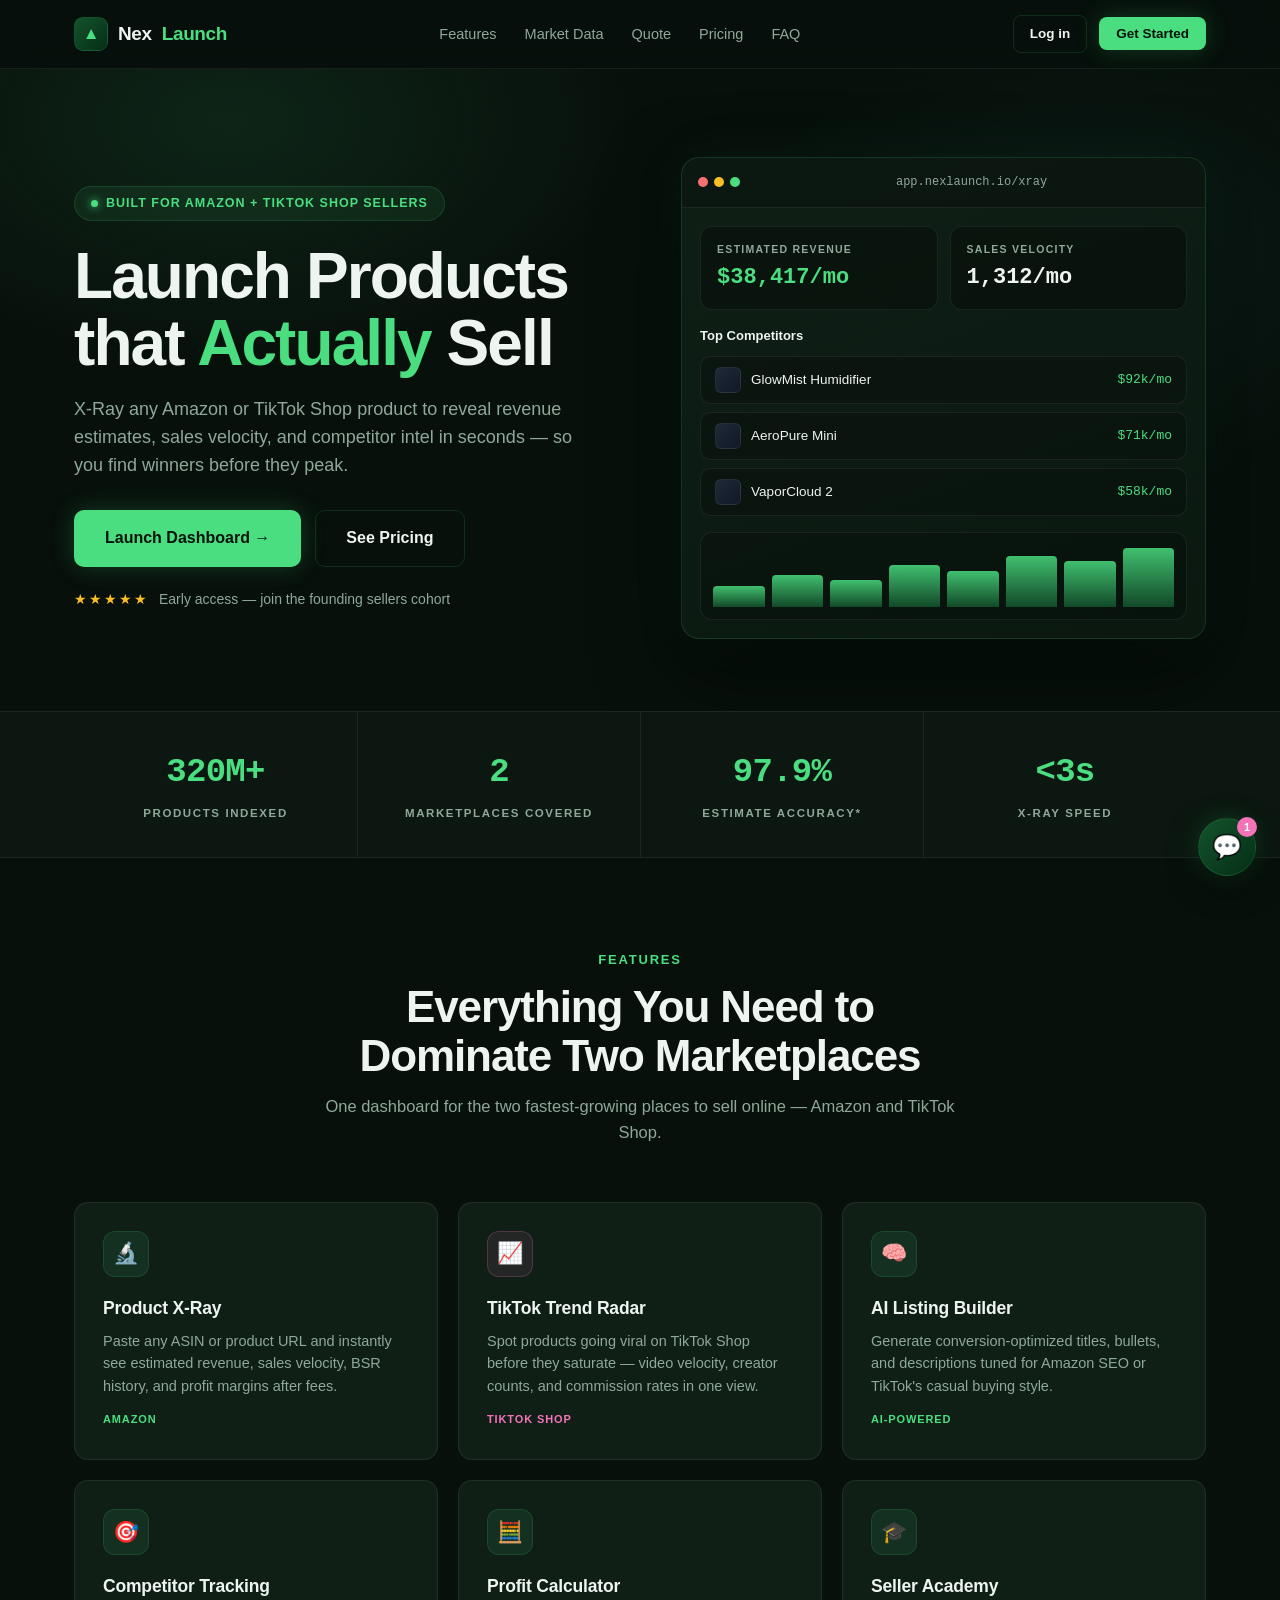
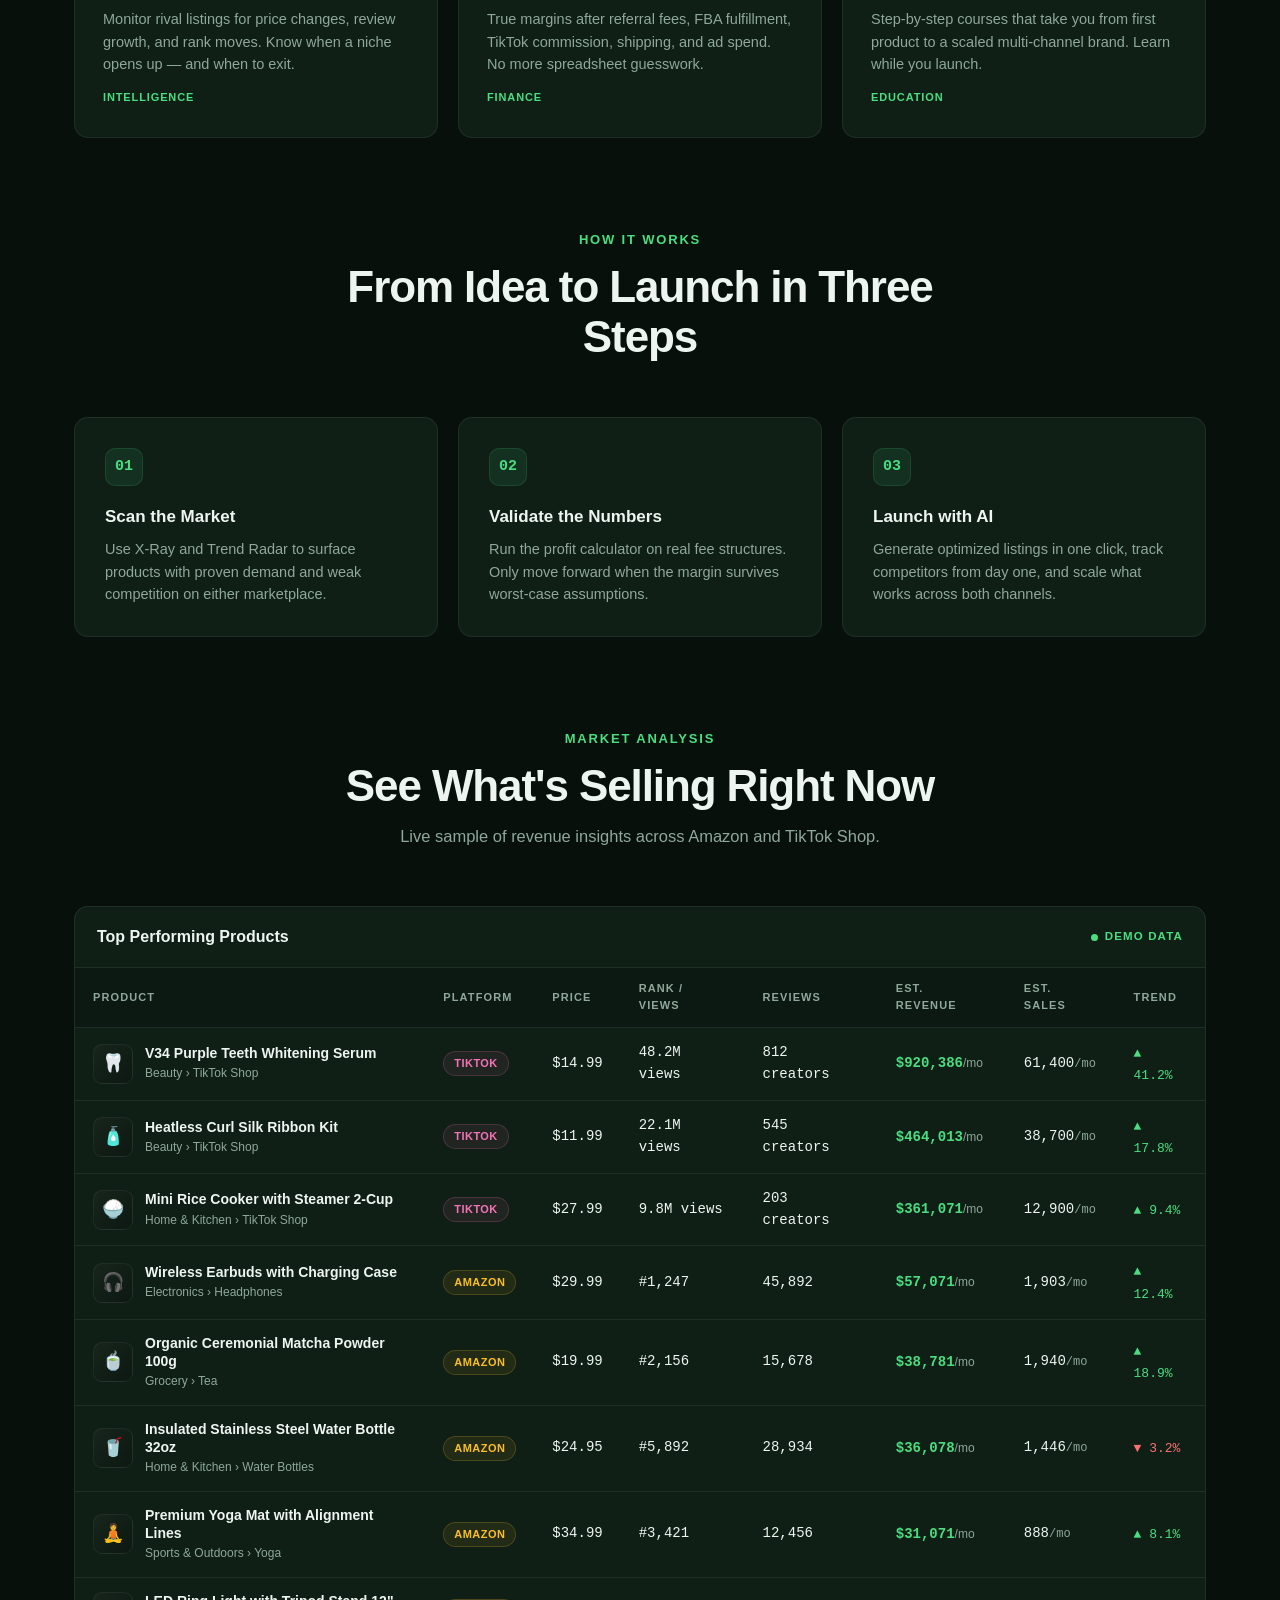
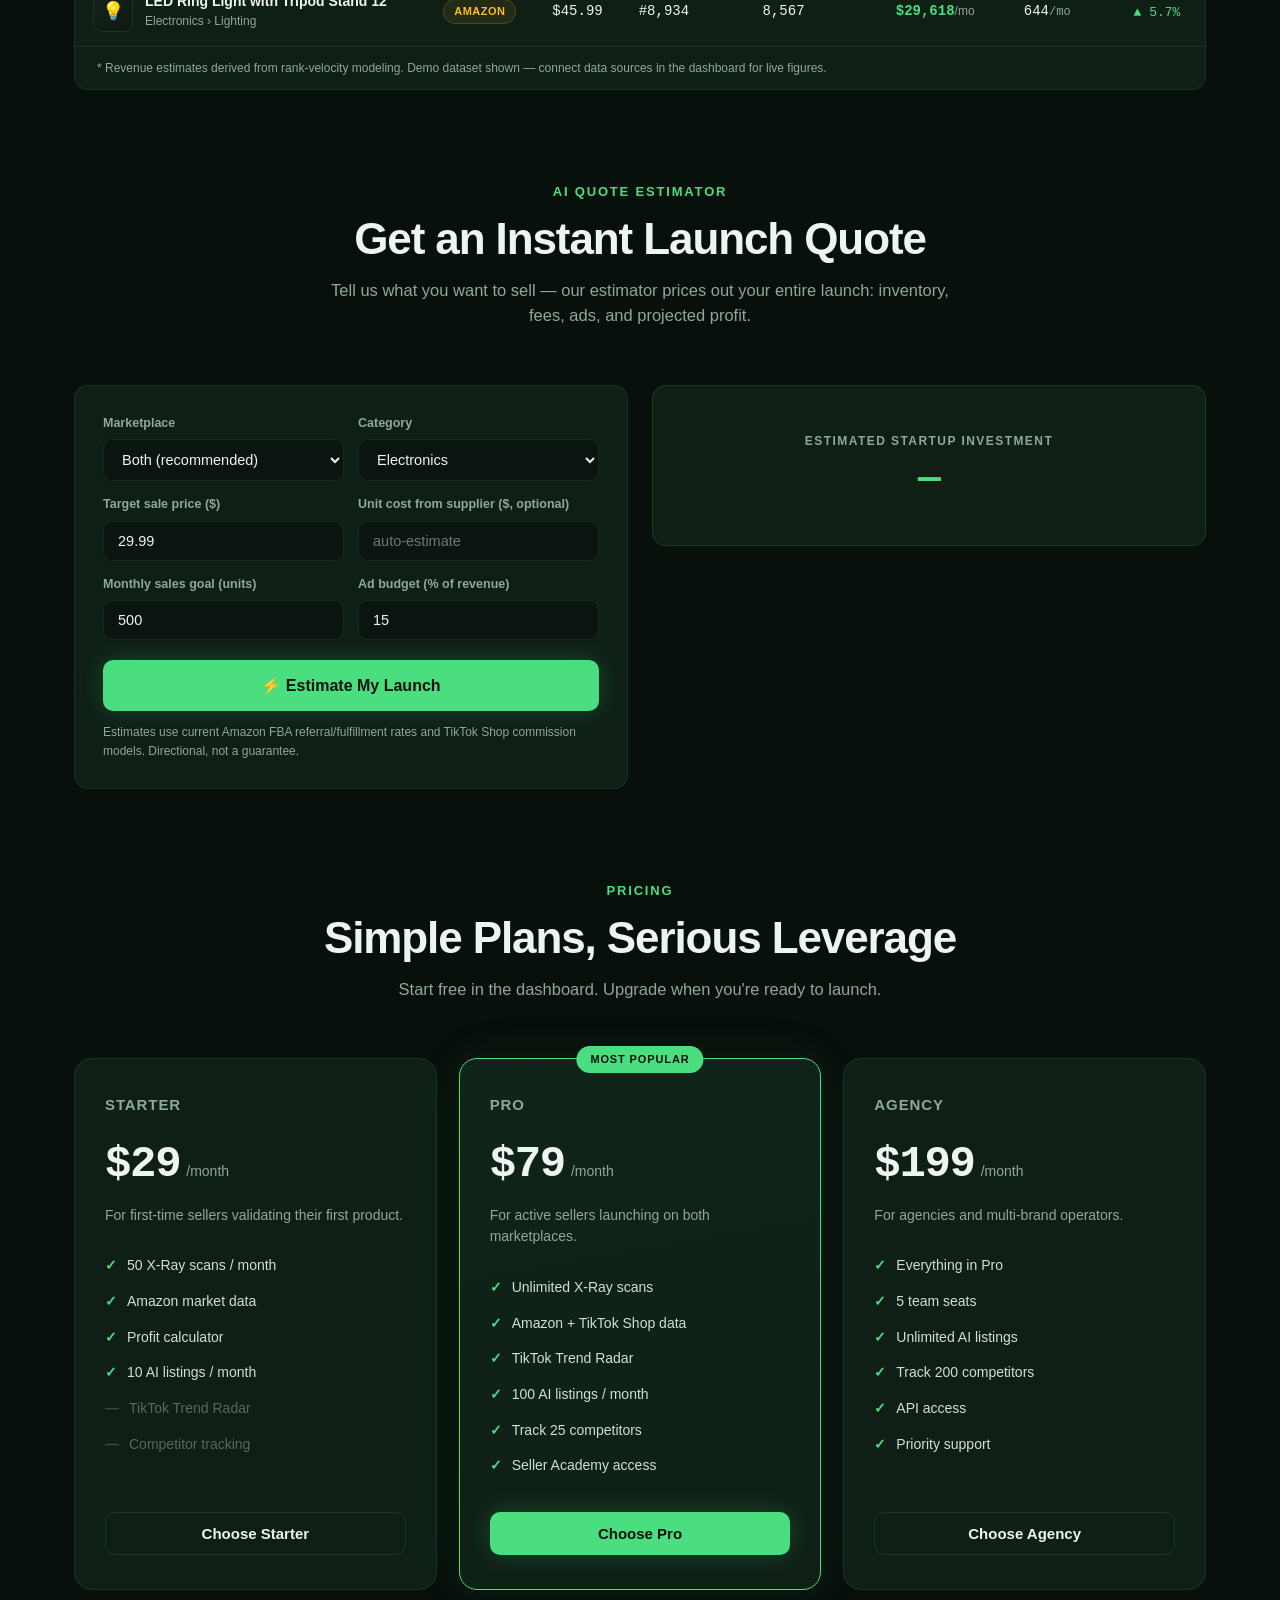
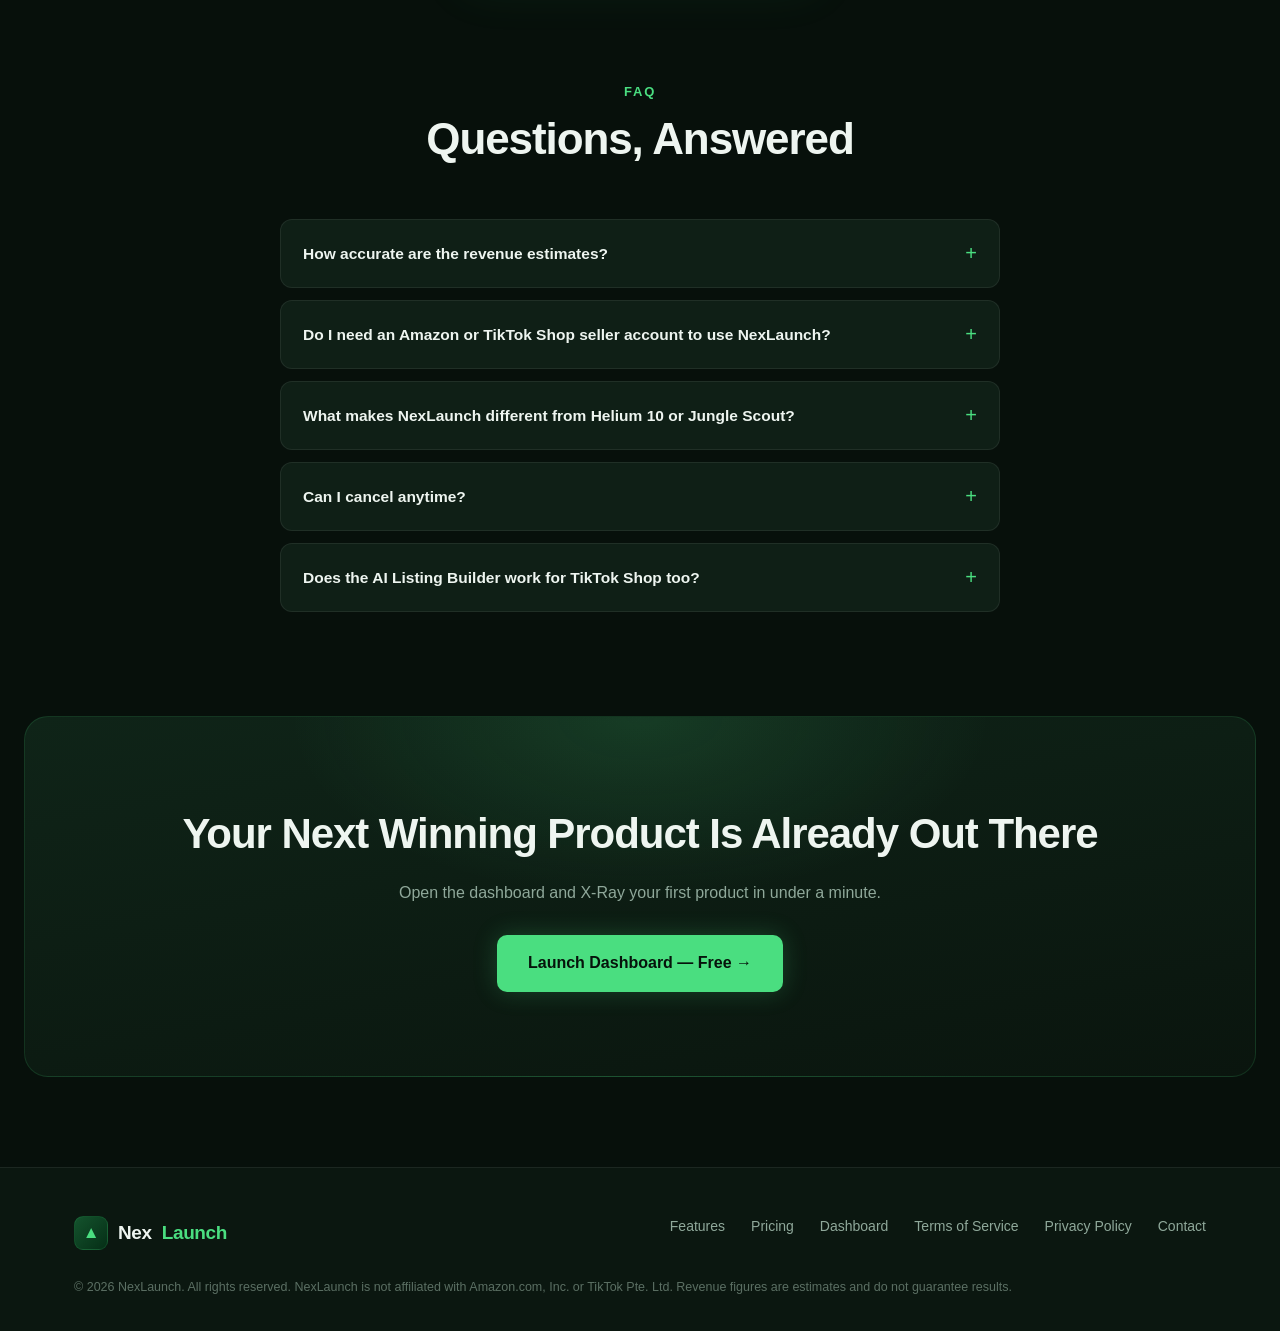
==== index.html @ a6b83ad3 "NexLaunch v1 — landing, dashboard, legal pages Co-Authored-By: Claude Fable 5 <noreply@anthropic.com" ====
<!DOCTYPE html>
<html lang="en">
<head>
<meta charset="UTF-8">
<meta name="viewport" content="width=device-width, initial-scale=1.0">
<title>NexLaunch — Find & Launch Winning Products on Amazon + TikTok Shop</title>
<meta name="description" content="X-Ray any Amazon or TikTok Shop product to reveal revenue estimates, sales velocity, and competitor insights in seconds. Find winners before they peak.">
<link rel="icon" href="data:image/svg+xml,<svg xmlns='http://www.w3.org/2000/svg' viewBox='0 0 100 100'><text y='.9em' font-size='90'>🚀</text></svg>">
<link rel="stylesheet" href="css/styles.css">
</head>
<body>

<!-- ============ NAV ============ -->
<nav class="nav">
  <div class="container nav-inner">
    <a href="index.html" class="logo"><span class="mark">▲</span>Nex<em>Launch</em></a>
    <div class="nav-links">
      <a href="#features">Features</a>
      <a href="#market">Market Data</a>
      <a href="#quote">Quote</a>
      <a href="#pricing">Pricing</a>
      <a href="#faq">FAQ</a>
    </div>
    <div class="nav-cta">
      <a href="app.html" class="btn btn-ghost btn-sm">Log in</a>
      <button class="btn btn-primary btn-sm" data-signup data-plan="Pro">Get Started</button>
    </div>
  </div>
</nav>

<!-- ============ HERO ============ -->
<header class="hero">
  <div class="container hero-grid">
    <div>
      <span class="badge"><span class="dot"></span>Built for Amazon + TikTok Shop Sellers</span>
      <h1>Launch Products that <span class="hl">Actually</span> Sell</h1>
      <p class="sub">X-Ray any Amazon or TikTok Shop product to reveal revenue estimates, sales velocity, and competitor intel in seconds — so you find winners before they peak.</p>
      <div class="hero-ctas">
        <a href="app.html" class="btn btn-primary btn-lg">Launch Dashboard →</a>
        <a href="#pricing" class="btn btn-ghost btn-lg">See Pricing</a>
      </div>
      <div class="hero-rating">
        <span class="stars">★★★★★</span>
        <span>Early access — join the founding sellers cohort</span>
      </div>
    </div>

    <div class="mock">
      <div class="mock-bar">
        <span class="dots"><span style="background:#f87171"></span><span style="background:#fbbf24"></span><span style="background:#4ade80"></span></span>
        <span class="url">app.nexlaunch.io/xray</span>
      </div>
      <div class="mock-body">
        <div class="mock-cards">
          <div class="stat-card">
            <div class="label">Estimated Revenue</div>
            <div class="value green">$38,417/mo</div>
          </div>
          <div class="stat-card">
            <div class="label">Sales Velocity</div>
            <div class="value">1,312/mo</div>
          </div>
        </div>
        <h4>Top Competitors</h4>
        <div class="comp-row"><span class="name"><span class="thumb"></span>GlowMist Humidifier</span><span class="rev">$92k/mo</span></div>
        <div class="comp-row"><span class="name"><span class="thumb"></span>AeroPure Mini</span><span class="rev">$71k/mo</span></div>
        <div class="comp-row"><span class="name"><span class="thumb"></span>VaporCloud 2</span><span class="rev">$58k/mo</span></div>
        <div class="mini-chart">
          <span style="height:35%"></span><span style="height:52%"></span><span style="height:44%"></span>
          <span style="height:68%"></span><span style="height:59%"></span><span style="height:82%"></span>
          <span style="height:74%"></span><span style="height:96%"></span>
        </div>
      </div>
    </div>
  </div>
</header>

<!-- ============ STATS ============ -->
<section class="stats-bar">
  <div class="container stats-grid">
    <div class="stat-block"><div class="num" data-count="320">320M+</div><div class="cap">Products Indexed</div></div>
    <div class="stat-block"><div class="num">2</div><div class="cap">Marketplaces Covered</div></div>
    <div class="stat-block"><div class="num">97.9%</div><div class="cap">Estimate Accuracy*</div></div>
    <div class="stat-block"><div class="num">&lt;3s</div><div class="cap">X-Ray Speed</div></div>
  </div>
</section>

<!-- ============ FEATURES ============ -->
<section class="section" id="features">
  <div class="container">
    <div class="section-head">
      <div class="kicker">Features</div>
      <h2>Everything You Need to Dominate Two Marketplaces</h2>
      <p>One dashboard for the two fastest-growing places to sell online — Amazon and TikTok Shop.</p>
    </div>
    <div class="features-grid">
      <div class="feature">
        <div class="icon">🔬</div>
        <h3>Product X-Ray</h3>
        <p>Paste any ASIN or product URL and instantly see estimated revenue, sales velocity, BSR history, and profit margins after fees.</p>
        <span class="tag">Amazon</span>
      </div>
      <div class="feature tiktok">
        <div class="icon">📈</div>
        <h3>TikTok Trend Radar</h3>
        <p>Spot products going viral on TikTok Shop before they saturate — video velocity, creator counts, and commission rates in one view.</p>
        <span class="tag" style="color:var(--pink)">TikTok Shop</span>
      </div>
      <div class="feature">
        <div class="icon">🧠</div>
        <h3>AI Listing Builder</h3>
        <p>Generate conversion-optimized titles, bullets, and descriptions tuned for Amazon SEO or TikTok's casual buying style.</p>
        <span class="tag">AI-Powered</span>
      </div>
      <div class="feature">
        <div class="icon">🎯</div>
        <h3>Competitor Tracking</h3>
        <p>Monitor rival listings for price changes, review growth, and rank moves. Know when a niche opens up — and when to exit.</p>
        <span class="tag">Intelligence</span>
      </div>
      <div class="feature">
        <div class="icon">🧮</div>
        <h3>Profit Calculator</h3>
        <p>True margins after referral fees, FBA fulfillment, TikTok commission, shipping, and ad spend. No more spreadsheet guesswork.</p>
        <span class="tag">Finance</span>
      </div>
      <div class="feature">
        <div class="icon">🎓</div>
        <h3>Seller Academy</h3>
        <p>Step-by-step courses that take you from first product to a scaled multi-channel brand. Learn while you launch.</p>
        <span class="tag">Education</span>
      </div>
    </div>
  </div>
</section>

<!-- ============ HOW IT WORKS ============ -->
<section class="section" style="padding-top:0">
  <div class="container">
    <div class="section-head">
      <div class="kicker">How It Works</div>
      <h2>From Idea to Launch in Three Steps</h2>
    </div>
    <div class="steps">
      <div class="step">
        <div class="n">01</div>
        <h3>Scan the Market</h3>
        <p>Use X-Ray and Trend Radar to surface products with proven demand and weak competition on either marketplace.</p>
      </div>
      <div class="step">
        <div class="n">02</div>
        <h3>Validate the Numbers</h3>
        <p>Run the profit calculator on real fee structures. Only move forward when the margin survives worst-case assumptions.</p>
      </div>
      <div class="step">
        <div class="n">03</div>
        <h3>Launch with AI</h3>
        <p>Generate optimized listings in one click, track competitors from day one, and scale what works across both channels.</p>
      </div>
    </div>
  </div>
</section>

<!-- ============ MARKET TABLE ============ -->
<section class="section" id="market" style="padding-top:0">
  <div class="container">
    <div class="section-head">
      <div class="kicker">Market Analysis</div>
      <h2>See What's Selling Right Now</h2>
      <p>Live sample of revenue insights across Amazon and TikTok Shop.</p>
    </div>
    <div class="table-wrap">
      <div class="table-head-bar">
        <h3>Top Performing Products</h3>
        <span class="live-tag"><span class="dot"></span>Demo data</span>
      </div>
      <div class="scroll-x">
        <table class="market" id="market-table">
          <thead>
            <tr>
              <th>Product</th><th>Platform</th><th>Price</th><th>Rank / Views</th>
              <th>Reviews</th><th>Est. Revenue</th><th>Est. Sales</th><th>Trend</th>
            </tr>
          </thead>
          <tbody><!-- populated by js/landing.js --></tbody>
        </table>
      </div>
      <div class="table-foot">* Revenue estimates derived from rank-velocity modeling. Demo dataset shown — connect data sources in the dashboard for live figures.</div>
    </div>
  </div>
</section>

<!-- ============ QUOTE ESTIMATOR ============ -->
<section class="section" id="quote" style="padding-top:0">
  <div class="container">
    <div class="section-head">
      <div class="kicker">AI Quote Estimator</div>
      <h2>Get an Instant Launch Quote</h2>
      <p>Tell us what you want to sell — our estimator prices out your entire launch: inventory, fees, ads, and projected profit.</p>
    </div>
    <div class="quote-wrap">
      <div class="quote-form">
        <div class="quote-row">
          <div class="field">
            <label for="q-platform">Marketplace</label>
            <select id="q-platform">
              <option value="amz">Amazon (FBA)</option>
              <option value="tt">TikTok Shop</option>
              <option value="both" selected>Both (recommended)</option>
            </select>
          </div>
          <div class="field">
            <label for="q-category">Category</label>
            <select id="q-category">
              <option>Home & Kitchen</option>
              <option>Beauty</option>
              <option selected>Electronics</option>
              <option>Sports & Outdoors</option>
              <option>Pet Supplies</option>
              <option>Grocery</option>
              <option>Toys & Games</option>
              <option>Office Products</option>
            </select>
          </div>
        </div>
        <div class="quote-row">
          <div class="field">
            <label for="q-price">Target sale price ($)</label>
            <input id="q-price" type="number" value="29.99" min="1" step="0.01">
          </div>
          <div class="field">
            <label for="q-cogs">Unit cost from supplier ($, optional)</label>
            <input id="q-cogs" type="number" placeholder="auto-estimate" min="0" step="0.01">
          </div>
        </div>
        <div class="quote-row">
          <div class="field">
            <label for="q-units">Monthly sales goal (units)</label>
            <input id="q-units" type="number" value="500" min="10" step="10">
          </div>
          <div class="field">
            <label for="q-ads">Ad budget (% of revenue)</label>
            <input id="q-ads" type="number" value="15" min="0" max="60">
          </div>
        </div>
        <button class="btn btn-primary btn-block btn-lg" id="q-run" style="margin-top:6px">⚡ Estimate My Launch</button>
        <p style="font-size:12px;color:var(--muted);margin-top:12px">Estimates use current Amazon FBA referral/fulfillment rates and TikTok Shop commission models. Directional, not a guarantee.</p>
      </div>
      <div class="quote-result" id="q-result">
        <div class="q-hero">
          <div class="cap">Estimated startup investment</div>
          <div class="big" id="q-startup">—</div>
        </div>
        <div id="q-lines"></div>
        <div class="q-rec" id="q-rec" style="display:none"></div>
        <button class="btn btn-primary btn-block" data-signup data-plan="Pro" id="q-cta" style="margin-top:16px;display:none">Start My Launch →</button>
      </div>
    </div>
  </div>
</section>

<!-- ============ PRICING ============ -->
<section class="section" id="pricing" style="padding-top:0">
  <div class="container">
    <div class="section-head">
      <div class="kicker">Pricing</div>
      <h2>Simple Plans, Serious Leverage</h2>
      <p>Start free in the dashboard. Upgrade when you're ready to launch.</p>
    </div>
    <div class="pricing-grid">
      <div class="plan">
        <h3>Starter</h3>
        <div class="price"><span class="amt">$29</span><span class="per">/month</span></div>
        <div class="desc">For first-time sellers validating their first product.</div>
        <ul>
          <li>50 X-Ray scans / month</li>
          <li>Amazon market data</li>
          <li>Profit calculator</li>
          <li>10 AI listings / month</li>
          <li class="na">TikTok Trend Radar</li>
          <li class="na">Competitor tracking</li>
        </ul>
        <button class="btn btn-ghost btn-block" data-signup data-plan="Starter">Choose Starter</button>
      </div>
      <div class="plan popular">
        <span class="pop-tag">Most Popular</span>
        <h3>Pro</h3>
        <div class="price"><span class="amt">$79</span><span class="per">/month</span></div>
        <div class="desc">For active sellers launching on both marketplaces.</div>
        <ul>
          <li>Unlimited X-Ray scans</li>
          <li>Amazon + TikTok Shop data</li>
          <li>TikTok Trend Radar</li>
          <li>100 AI listings / month</li>
          <li>Track 25 competitors</li>
          <li>Seller Academy access</li>
        </ul>
        <button class="btn btn-primary btn-block" data-signup data-plan="Pro">Choose Pro</button>
      </div>
      <div class="plan">
        <h3>Agency</h3>
        <div class="price"><span class="amt">$199</span><span class="per">/month</span></div>
        <div class="desc">For agencies and multi-brand operators.</div>
        <ul>
          <li>Everything in Pro</li>
          <li>5 team seats</li>
          <li>Unlimited AI listings</li>
          <li>Track 200 competitors</li>
          <li>API access</li>
          <li>Priority support</li>
        </ul>
        <button class="btn btn-ghost btn-block" data-signup data-plan="Agency">Choose Agency</button>
      </div>
    </div>
  </div>
</section>

<!-- ============ FAQ ============ -->
<section class="section" id="faq" style="padding-top:0">
  <div class="container">
    <div class="section-head">
      <div class="kicker">FAQ</div>
      <h2>Questions, Answered</h2>
    </div>
    <div class="faq-list">
      <details class="faq-item">
        <summary>How accurate are the revenue estimates?</summary>
        <div class="a">Estimates are modeled from sales-rank velocity, review growth, and category-level conversion curves. They're directional tools for comparing opportunities — always validate with a test order or small launch before committing inventory.</div>
      </details>
      <details class="faq-item">
        <summary>Do I need an Amazon or TikTok Shop seller account to use NexLaunch?</summary>
        <div class="a">No. All research tools work without a seller account. You'll only need seller accounts when you're ready to actually list and sell products.</div>
      </details>
      <details class="faq-item">
        <summary>What makes NexLaunch different from Helium 10 or Jungle Scout?</summary>
        <div class="a">Those tools are Amazon-only. NexLaunch covers Amazon and TikTok Shop in one dashboard, so you can spot a product trending on TikTok and validate its Amazon economics (or vice versa) without switching tools.</div>
      </details>
      <details class="faq-item">
        <summary>Can I cancel anytime?</summary>
        <div class="a">Yes. All plans are month-to-month with no contracts. Cancel in one click from your account settings and keep access through the end of your billing period.</div>
      </details>
      <details class="faq-item">
        <summary>Does the AI Listing Builder work for TikTok Shop too?</summary>
        <div class="a">Yes — it has separate modes. Amazon mode optimizes for search keywords and bullet-point scanning; TikTok mode writes shorter, hook-driven copy that matches how people buy in-feed.</div>
      </details>
    </div>
  </div>
</section>

<!-- ============ CTA BAND ============ -->
<section class="cta-band">
  <h2>Your Next Winning Product Is Already Out There</h2>
  <p>Open the dashboard and X-Ray your first product in under a minute.</p>
  <a href="app.html" class="btn btn-primary btn-lg">Launch Dashboard — Free →</a>
</section>

<!-- ============ FOOTER ============ -->
<footer>
  <div class="container">
    <div class="footer-grid">
      <a href="index.html" class="logo"><span class="mark">▲</span>Nex<em>Launch</em></a>
      <div class="footer-links">
        <a href="#features">Features</a>
        <a href="#pricing">Pricing</a>
        <a href="app.html">Dashboard</a>
        <a href="terms.html">Terms of Service</a>
        <a href="privacy.html">Privacy Policy</a>
        <a href="mailto:plutoxats@gmail.com">Contact</a>
      </div>
    </div>
    <div class="footer-note">© 2026 NexLaunch. All rights reserved. NexLaunch is not affiliated with Amazon.com, Inc. or TikTok Pte. Ltd. Revenue figures are estimates and do not guarantee results.</div>
  </div>
</footer>

<!-- ============ SIGNUP MODAL ============ -->
<div class="modal-overlay" id="signup-modal">
  <div class="modal">
    <button class="close" data-close>×</button>
    <h3>Create your account</h3>
    <p class="m-sub">Selected plan: <strong id="modal-plan" style="color:var(--green)">Pro</strong> — no charge until checkout is connected.</p>
    <form id="signup-form">
      <div class="field">
        <label for="su-name">Name</label>
        <input id="su-name" type="text" placeholder="Jane Seller" required>
      </div>
      <div class="field">
        <label for="su-email">Email</label>
        <input id="su-email" type="email" placeholder="you@example.com" required>
      </div>
      <button type="submit" class="btn btn-primary btn-block">Continue to Dashboard →</button>
      <div class="form-msg" id="signup-msg">Account created — opening your dashboard…</div>
    </form>
  </div>
</div>

<script src="js/data.js"></script>
<script src="js/landing.js"></script>
<script src="js/quote.js"></script>
<script src="js/receptionist.js"></script>
</body>
</html>
---- css/styles.css ----
/* ============ NexLaunch — shared styles ============ */
:root {
  --bg: #07100b;
  --bg-soft: #0b1710;
  --panel: #0f1f16;
  --panel-2: #13271c;
  --line: rgba(74, 222, 128, 0.14);
  --line-soft: rgba(255, 255, 255, 0.07);
  --text: #eef5f0;
  --muted: #8fa89a;
  --green: #4ade80;
  --green-dim: #22c55e;
  --green-glow: rgba(74, 222, 128, 0.22);
  --pink: #f472b6;
  --cyan: #67e8f9;
  --red: #f87171;
  --radius: 14px;
  --font: "Inter", -apple-system, BlinkMacSystemFont, "Segoe UI", Roboto, sans-serif;
  --mono: "SF Mono", "JetBrains Mono", ui-monospace, Menlo, monospace;
}

* { margin: 0; padding: 0; box-sizing: border-box; }
html { scroll-behavior: smooth; }
body {
  font-family: var(--font);
  background: var(--bg);
  color: var(--text);
  -webkit-font-smoothing: antialiased;
  line-height: 1.55;
}
a { color: inherit; text-decoration: none; }
img { max-width: 100%; }
button { font-family: inherit; }

.container { max-width: 1180px; margin: 0 auto; padding: 0 24px; }

/* ---------- buttons ---------- */
.btn {
  display: inline-flex; align-items: center; justify-content: center; gap: 8px;
  padding: 12px 22px; border-radius: 10px; font-weight: 600; font-size: 15px;
  border: 1px solid transparent; cursor: pointer; transition: all .18s ease;
  white-space: nowrap;
}
.btn-primary {
  background: var(--green); color: #06130b;
  box-shadow: 0 0 24px var(--green-glow);
}
.btn-primary:hover { background: #6ee7a0; transform: translateY(-1px); }
.btn-ghost {
  background: transparent; color: var(--text); border-color: var(--line);
}
.btn-ghost:hover { border-color: var(--green); color: var(--green); }
.btn-sm { padding: 8px 16px; font-size: 13.5px; border-radius: 8px; }
.btn-lg { padding: 15px 30px; font-size: 16px; }
.btn-block { width: 100%; }

/* ---------- nav ---------- */
.nav {
  position: sticky; top: 0; z-index: 50;
  background: rgba(7, 16, 11, 0.82); backdrop-filter: blur(14px);
  border-bottom: 1px solid var(--line-soft);
}
.nav-inner {
  display: flex; align-items: center; justify-content: space-between;
  height: 68px;
}
.logo { display: flex; align-items: center; gap: 10px; font-weight: 800; font-size: 19px; letter-spacing: -0.02em; }
.logo .mark {
  width: 34px; height: 34px; border-radius: 9px; display: grid; place-items: center;
  background: linear-gradient(135deg, #14532d, #052e16);
  border: 1px solid var(--line); color: var(--green); font-size: 17px;
}
.logo em { font-style: normal; color: var(--green); }
.nav-links { display: flex; gap: 28px; font-size: 14.5px; color: var(--muted); }
.nav-links a:hover { color: var(--text); }
.nav-cta { display: flex; gap: 12px; align-items: center; }

/* ---------- hero ---------- */
.hero {
  position: relative; overflow: hidden;
  padding: 88px 0 72px;
}
.hero::before {
  content: ""; position: absolute; inset: 0;
  background:
    radial-gradient(700px 420px at 18% 8%, rgba(74,222,128,.10), transparent 60%),
    radial-gradient(600px 400px at 85% 30%, rgba(103,232,249,.05), transparent 60%);
  pointer-events: none;
}
.hero-grid { display: grid; grid-template-columns: 1.05fr 1fr; gap: 56px; align-items: center; position: relative; }
.badge {
  display: inline-flex; align-items: center; gap: 8px;
  padding: 7px 16px; border-radius: 999px; font-size: 12.5px; font-weight: 700;
  letter-spacing: .08em; text-transform: uppercase;
  color: var(--green); background: rgba(74,222,128,.08); border: 1px solid var(--line);
}
.badge .dot { width: 7px; height: 7px; border-radius: 50%; background: var(--green); box-shadow: 0 0 8px var(--green); animation: pulse 2s infinite; }
@keyframes pulse { 50% { opacity: .4; } }
.hero h1 {
  font-size: clamp(40px, 5.2vw, 64px); line-height: 1.04; letter-spacing: -0.03em;
  font-weight: 800; margin: 22px 0 20px;
}
.hero h1 .hl { color: var(--green); }
.hero p.sub { font-size: 18px; color: var(--muted); max-width: 520px; margin-bottom: 30px; }
.hero-ctas { display: flex; gap: 14px; flex-wrap: wrap; align-items: center; }
.hero-rating { display: flex; align-items: center; gap: 10px; margin-top: 22px; color: var(--muted); font-size: 14px; }
.stars { color: #fbbf24; letter-spacing: 2px; }

/* mock dashboard card */
.mock {
  background: linear-gradient(160deg, var(--panel), #0a1810);
  border: 1px solid var(--line); border-radius: 18px;
  box-shadow: 0 30px 80px rgba(0,0,0,.5), 0 0 60px rgba(74,222,128,.06);
  overflow: hidden;
}
.mock-bar {
  display: flex; align-items: center; gap: 8px; padding: 12px 16px;
  border-bottom: 1px solid var(--line-soft); background: rgba(0,0,0,.25);
}
.mock-bar .dots span { display: inline-block; width: 10px; height: 10px; border-radius: 50%; margin-right: 6px; }
.mock-bar .url { flex: 1; text-align: center; font-family: var(--mono); font-size: 12px; color: var(--muted); }
.mock-body { padding: 18px; }
.mock-cards { display: grid; grid-template-columns: 1fr 1fr; gap: 12px; margin-bottom: 16px; }
.stat-card {
  background: rgba(0,0,0,.3); border: 1px solid var(--line-soft); border-radius: 12px; padding: 14px 16px;
}
.stat-card .label { font-size: 10.5px; letter-spacing: .12em; text-transform: uppercase; color: var(--muted); font-weight: 700; }
.stat-card .value { font-family: var(--mono); font-size: 22px; font-weight: 700; margin-top: 4px; }
.stat-card .value.green { color: var(--green); }
.mock h4 { font-size: 13px; margin-bottom: 10px; color: var(--text); }
.comp-row {
  display: flex; align-items: center; justify-content: space-between;
  background: rgba(0,0,0,.22); border: 1px solid var(--line-soft);
  border-radius: 10px; padding: 10px 14px; margin-bottom: 8px; font-size: 13.5px;
}
.comp-row .rev { font-family: var(--mono); color: var(--green); font-size: 13px; }
.comp-row .name { display: flex; align-items: center; gap: 10px; }
.comp-row .thumb { width: 26px; height: 26px; border-radius: 6px; background: linear-gradient(135deg, #1f2937, #111827); border: 1px solid var(--line-soft); }
.mini-chart { display: flex; align-items: flex-end; gap: 7px; height: 88px; margin-top: 16px; padding: 12px; background: rgba(0,0,0,.22); border: 1px solid var(--line-soft); border-radius: 12px; }
.mini-chart span { flex: 1; background: linear-gradient(180deg, var(--green), #14532d); border-radius: 4px 4px 0 0; opacity: .85; }

/* ---------- stats bar ---------- */
.stats-bar { border-top: 1px solid var(--line-soft); border-bottom: 1px solid var(--line-soft); background: var(--bg-soft); }
.stats-grid { display: grid; grid-template-columns: repeat(4, 1fr); }
.stat-block { padding: 34px 20px; text-align: center; border-left: 1px solid var(--line-soft); }
.stat-block:first-child { border-left: none; }
.stat-block .num { font-size: 34px; font-weight: 800; font-family: var(--mono); color: var(--green); letter-spacing: -0.02em; }
.stat-block .cap { font-size: 11.5px; letter-spacing: .14em; text-transform: uppercase; color: var(--muted); font-weight: 700; margin-top: 6px; }

/* ---------- sections ---------- */
.section { padding: 92px 0; }
.section-head { text-align: center; max-width: 640px; margin: 0 auto 56px; }
.section-head .kicker { color: var(--green); font-size: 13px; font-weight: 800; letter-spacing: .14em; text-transform: uppercase; }
.section-head h2 { font-size: clamp(30px, 3.6vw, 44px); letter-spacing: -0.025em; font-weight: 800; margin: 12px 0 14px; line-height: 1.12; }
.section-head p { color: var(--muted); font-size: 16.5px; }

/* features */
.features-grid { display: grid; grid-template-columns: repeat(3, 1fr); gap: 20px; }
.feature {
  background: var(--panel); border: 1px solid var(--line-soft); border-radius: var(--radius);
  padding: 28px; transition: all .2s ease;
}
.feature:hover { border-color: var(--line); transform: translateY(-3px); box-shadow: 0 16px 40px rgba(0,0,0,.35); }
.feature .icon {
  width: 46px; height: 46px; border-radius: 12px; display: grid; place-items: center;
  font-size: 21px; margin-bottom: 18px;
  background: rgba(74,222,128,.09); border: 1px solid var(--line);
}
.feature.tiktok .icon { background: rgba(244,114,182,.09); border-color: rgba(244,114,182,.22); }
.feature h3 { font-size: 17.5px; margin-bottom: 8px; letter-spacing: -0.01em; }
.feature p { color: var(--muted); font-size: 14.5px; }
.feature .tag { display: inline-block; margin-top: 14px; font-size: 11px; font-weight: 700; letter-spacing: .08em; text-transform: uppercase; color: var(--green); }

/* how it works */
.steps { display: grid; grid-template-columns: repeat(3, 1fr); gap: 20px; counter-reset: step; }
.step { background: var(--panel); border: 1px solid var(--line-soft); border-radius: var(--radius); padding: 30px; position: relative; }
.step .n {
  font-family: var(--mono); font-weight: 800; font-size: 15px; color: var(--green);
  width: 38px; height: 38px; display: grid; place-items: center; border-radius: 10px;
  background: rgba(74,222,128,.09); border: 1px solid var(--line); margin-bottom: 18px;
}
.step h3 { font-size: 17px; margin-bottom: 8px; }
.step p { color: var(--muted); font-size: 14.5px; }

/* market table */
.table-wrap {
  background: var(--panel); border: 1px solid var(--line-soft); border-radius: var(--radius);
  overflow: hidden;
}
.table-head-bar { display: flex; align-items: center; justify-content: space-between; padding: 18px 22px; border-bottom: 1px solid var(--line-soft); }
.table-head-bar h3 { font-size: 16px; }
.live-tag { display: inline-flex; align-items: center; gap: 7px; font-size: 11.5px; letter-spacing: .1em; font-weight: 700; text-transform: uppercase; color: var(--green); }
.live-tag .dot { width: 7px; height: 7px; border-radius: 50%; background: var(--green); animation: pulse 1.6s infinite; }
.scroll-x { overflow-x: auto; }
table.market { width: 100%; border-collapse: collapse; font-size: 14px; min-width: 860px; }
table.market th {
  text-align: left; font-size: 11px; letter-spacing: .1em; text-transform: uppercase;
  color: var(--muted); font-weight: 700; padding: 12px 18px; border-bottom: 1px solid var(--line-soft);
  background: rgba(0,0,0,.2);
}
table.market td { padding: 14px 18px; border-bottom: 1px solid var(--line-soft); vertical-align: middle; }
table.market tr:last-child td { border-bottom: none; }
table.market tr:hover td { background: rgba(74,222,128,.03); }
.prod-cell { display: flex; align-items: center; gap: 12px; }
.prod-cell .thumb { width: 40px; height: 40px; border-radius: 9px; flex: none; display: grid; place-items: center; font-size: 18px; background: linear-gradient(135deg, #17251c, #0c1811); border: 1px solid var(--line-soft); }
.prod-cell .t { font-weight: 600; font-size: 14px; line-height: 1.3; }
.prod-cell .c { font-size: 12px; color: var(--muted); margin-top: 2px; }
.mono { font-family: var(--mono); }
.rev-green { color: var(--green); font-family: var(--mono); font-weight: 700; }
.trend-up { color: var(--green); font-family: var(--mono); font-size: 13px; }
.trend-down { color: var(--red); font-family: var(--mono); font-size: 13px; }
.platform-pill { display: inline-flex; align-items: center; gap: 6px; font-size: 11px; font-weight: 700; padding: 3px 10px; border-radius: 999px; letter-spacing: .04em; }
.platform-pill.amz { color: #fbbf24; background: rgba(251,191,36,.08); border: 1px solid rgba(251,191,36,.2); }
.platform-pill.tt { color: var(--pink); background: rgba(244,114,182,.08); border: 1px solid rgba(244,114,182,.2); }
.table-foot { padding: 12px 22px; font-size: 12px; color: var(--muted); border-top: 1px solid var(--line-soft); }

/* pricing */
.pricing-grid { display: grid; grid-template-columns: repeat(3, 1fr); gap: 22px; align-items: stretch; }
.plan {
  background: var(--panel); border: 1px solid var(--line-soft); border-radius: 18px;
  padding: 34px 30px; display: flex; flex-direction: column; position: relative;
}
.plan.popular { border-color: var(--green); background: linear-gradient(170deg, #10241a, var(--panel)); box-shadow: 0 0 50px rgba(74,222,128,.08); }
.plan .pop-tag {
  position: absolute; top: -13px; left: 50%; transform: translateX(-50%);
  background: var(--green); color: #06130b; font-size: 11px; font-weight: 800;
  letter-spacing: .08em; text-transform: uppercase; padding: 5px 14px; border-radius: 999px;
}
.plan h3 { font-size: 15px; letter-spacing: .06em; text-transform: uppercase; color: var(--muted); font-weight: 700; }
.plan .price { display: flex; align-items: baseline; gap: 6px; margin: 14px 0 6px; }
.plan .price .amt { font-size: 44px; font-weight: 800; font-family: var(--mono); letter-spacing: -0.03em; }
.plan .price .per { color: var(--muted); font-size: 14px; }
.plan .desc { color: var(--muted); font-size: 14px; margin-bottom: 22px; }
.plan ul { list-style: none; margin-bottom: 28px; flex: 1; }
.plan li { display: flex; gap: 10px; font-size: 14px; padding: 7px 0; color: #cfe0d5; }
.plan li::before { content: "✓"; color: var(--green); font-weight: 800; }
.plan li.na { color: #56695e; }
.plan li.na::before { content: "—"; color: #3a4a40; }

/* faq */
.faq-list { max-width: 720px; margin: 0 auto; }
.faq-item { border: 1px solid var(--line-soft); border-radius: 12px; margin-bottom: 12px; background: var(--panel); overflow: hidden; }
.faq-item summary {
  cursor: pointer; padding: 18px 22px; font-weight: 600; font-size: 15.5px;
  list-style: none; display: flex; justify-content: space-between; align-items: center;
}
.faq-item summary::-webkit-details-marker { display: none; }
.faq-item summary::after { content: "+"; color: var(--green); font-size: 20px; font-weight: 400; }
.faq-item[open] summary::after { content: "–"; }
.faq-item .a { padding: 0 22px 20px; color: var(--muted); font-size: 14.5px; }

/* cta band */
.cta-band {
  text-align: center; padding: 84px 24px; margin: 0 24px 90px; border-radius: 24px;
  background:
    radial-gradient(500px 260px at 50% 0%, rgba(74,222,128,.14), transparent 70%),
    linear-gradient(170deg, #0f2418, #0a150e);
  border: 1px solid var(--line);
}
.cta-band h2 { font-size: clamp(28px, 3.4vw, 42px); font-weight: 800; letter-spacing: -0.025em; margin-bottom: 14px; }
.cta-band p { color: var(--muted); margin-bottom: 30px; font-size: 16px; }

/* footer */
footer { border-top: 1px solid var(--line-soft); padding: 48px 0 36px; background: var(--bg-soft); }
.footer-grid { display: flex; justify-content: space-between; align-items: flex-start; gap: 40px; flex-wrap: wrap; }
.footer-links { display: flex; gap: 26px; font-size: 14px; color: var(--muted); flex-wrap: wrap; }
.footer-links a:hover { color: var(--green); }
.footer-note { margin-top: 28px; font-size: 12.5px; color: #5b6f63; }

/* ---------- modal ---------- */
.modal-overlay {
  position: fixed; inset: 0; background: rgba(0,0,0,.7); backdrop-filter: blur(6px);
  display: none; align-items: center; justify-content: center; z-index: 100; padding: 20px;
}
.modal-overlay.open { display: flex; }
.modal {
  background: var(--panel); border: 1px solid var(--line); border-radius: 18px;
  padding: 36px; width: 100%; max-width: 440px; position: relative;
  box-shadow: 0 40px 100px rgba(0,0,0,.6);
}
.modal .close { position: absolute; top: 14px; right: 18px; background: none; border: none; color: var(--muted); font-size: 22px; cursor: pointer; }
.modal h3 { font-size: 22px; letter-spacing: -0.02em; margin-bottom: 6px; }
.modal p.m-sub { color: var(--muted); font-size: 14px; margin-bottom: 22px; }
.field { margin-bottom: 14px; }
.field label { display: block; font-size: 12.5px; font-weight: 600; color: var(--muted); margin-bottom: 6px; }
.field input, .field select, .field textarea {
  width: 100%; background: rgba(0,0,0,.3); border: 1px solid var(--line-soft);
  border-radius: 9px; padding: 11px 14px; color: var(--text); font-size: 14.5px; font-family: inherit;
  outline: none; transition: border-color .15s;
}
.field input:focus, .field select:focus, .field textarea:focus { border-color: var(--green); }
.form-msg { font-size: 13.5px; margin-top: 12px; display: none; }
.form-msg.ok { display: block; color: var(--green); }

/* legal pages */
.legal { max-width: 760px; margin: 0 auto; padding: 70px 24px 90px; }
.legal h1 { font-size: 34px; letter-spacing: -0.02em; margin-bottom: 8px; }
.legal .updated { color: var(--muted); font-size: 13.5px; margin-bottom: 36px; }
.legal h2 { font-size: 20px; margin: 32px 0 10px; }
.legal p, .legal li { color: #b9cabf; font-size: 15px; margin-bottom: 12px; }
.legal ul { padding-left: 22px; }

/* ---------- responsive ---------- */
@media (max-width: 960px) {
  .hero-grid { grid-template-columns: 1fr; gap: 40px; }
  .features-grid, .steps, .pricing-grid { grid-template-columns: 1fr; }
  .stats-grid { grid-template-columns: repeat(2, 1fr); }
  .stat-block:nth-child(3) { border-left: none; }
  .stat-block { border-top: 1px solid var(--line-soft); }
  .stat-block:nth-child(-n+2) { border-top: none; }
  .nav-links { display: none; }
}

/* ---------- Nova AI receptionist ---------- */
.nova-fab {
  position: fixed; bottom: 24px; right: 24px; z-index: 90;
  width: 58px; height: 58px; border-radius: 50%; border: 1px solid var(--line);
  background: linear-gradient(135deg, #14532d, #052e16); color: var(--green);
  font-size: 24px; cursor: pointer; box-shadow: 0 10px 30px rgba(0,0,0,.5), 0 0 24px var(--green-glow);
  display: grid; place-items: center; transition: transform .15s;
}
.nova-fab:hover { transform: scale(1.06); }
.nova-fab-badge {
  position: absolute; top: -2px; right: -2px; width: 20px; height: 20px; border-radius: 50%;
  background: var(--pink); color: #fff; font-size: 11px; font-weight: 800;
  display: grid; place-items: center;
}
.nova-panel {
  position: fixed; bottom: 96px; right: 24px; z-index: 91;
  width: 360px; max-width: calc(100vw - 32px); height: 500px; max-height: calc(100vh - 130px);
  background: var(--panel); border: 1px solid var(--line); border-radius: 18px;
  display: none; flex-direction: column; overflow: hidden;
  box-shadow: 0 30px 80px rgba(0,0,0,.6);
}
.nova-panel.open { display: flex; animation: novaIn .22s ease; }
@keyframes novaIn { from { opacity: 0; transform: translateY(14px); } to { opacity: 1; } }
.nova-head {
  display: flex; align-items: center; gap: 12px; padding: 14px 16px;
  background: rgba(0,0,0,.3); border-bottom: 1px solid var(--line-soft);
}
.nova-avatar {
  width: 38px; height: 38px; border-radius: 50%; display: grid; place-items: center;
  background: linear-gradient(135deg, #14532d, #052e16); border: 1px solid var(--line);
  color: var(--green); font-weight: 800;
}
.nova-name { font-size: 14px; font-weight: 700; }
.nova-status { font-size: 11.5px; color: var(--muted); display: flex; align-items: center; gap: 6px; }
.nova-status .dot { width: 7px; height: 7px; border-radius: 50%; background: var(--green); animation: pulse 2s infinite; }
.nova-close { margin-left: auto; background: none; border: none; color: var(--muted); font-size: 22px; cursor: pointer; }
.nova-body { flex: 1; overflow-y: auto; padding: 16px; display: flex; flex-direction: column; gap: 10px; }
.nova-msg {
  max-width: 85%; padding: 10px 14px; border-radius: 14px; font-size: 13.5px; line-height: 1.5;
}
.nova-msg.bot { background: rgba(0,0,0,.32); border: 1px solid var(--line-soft); align-self: flex-start; border-bottom-left-radius: 4px; }
.nova-msg.user { background: rgba(74,222,128,.13); border: 1px solid var(--line); align-self: flex-end; border-bottom-right-radius: 4px; }
.nova-msg.typing { color: var(--muted); letter-spacing: 3px; }
.nova-chips { display: flex; gap: 8px; flex-wrap: wrap; padding: 0 16px 10px; }
.nova-chip {
  background: rgba(74,222,128,.07); border: 1px solid var(--line); color: var(--green);
  font-size: 12px; font-weight: 600; padding: 6px 12px; border-radius: 999px; cursor: pointer;
}
.nova-chip:hover { background: rgba(74,222,128,.15); }
.nova-input { display: flex; gap: 8px; padding: 12px; border-top: 1px solid var(--line-soft); }
.nova-input input {
  flex: 1; background: rgba(0,0,0,.3); border: 1px solid var(--line-soft); border-radius: 10px;
  padding: 10px 14px; color: var(--text); font-size: 13.5px; outline: none; font-family: inherit;
}
.nova-input input:focus { border-color: var(--green); }
.nova-send {
  background: var(--green); color: #06130b; border: none; border-radius: 10px;
  width: 42px; cursor: pointer; font-size: 15px;
}

/* ---------- quote estimator ---------- */
.quote-wrap { display: grid; grid-template-columns: 1fr 1fr; gap: 24px; align-items: start; }
.quote-form, .quote-result {
  background: var(--panel); border: 1px solid var(--line-soft); border-radius: var(--radius); padding: 28px;
}
.quote-result { border-color: var(--line); position: sticky; top: 90px; }
.quote-row { display: grid; grid-template-columns: 1fr 1fr; gap: 14px; }
.q-line { display: flex; justify-content: space-between; padding: 9px 0; font-size: 14px; border-bottom: 1px solid var(--line-soft); }
.q-line:last-of-type { border-bottom: none; }
.q-line .v { font-family: var(--mono); }
.q-line.total { font-weight: 800; font-size: 15px; }
.q-hero { text-align: center; padding: 18px 0 8px; }
.q-hero .big { font-family: var(--mono); font-size: 38px; font-weight: 800; color: var(--green); letter-spacing: -0.02em; }
.q-hero .cap { font-size: 12px; letter-spacing: .12em; text-transform: uppercase; color: var(--muted); font-weight: 700; }
.q-rec {
  margin-top: 16px; padding: 14px 16px; border-radius: 12px; font-size: 13.5px;
  background: rgba(74,222,128,.07); border: 1px solid var(--line);
}
.q-rec strong { color: var(--green); }
@media (max-width: 960px) { .quote-wrap { grid-template-columns: 1fr; } .quote-result { position: static; } }
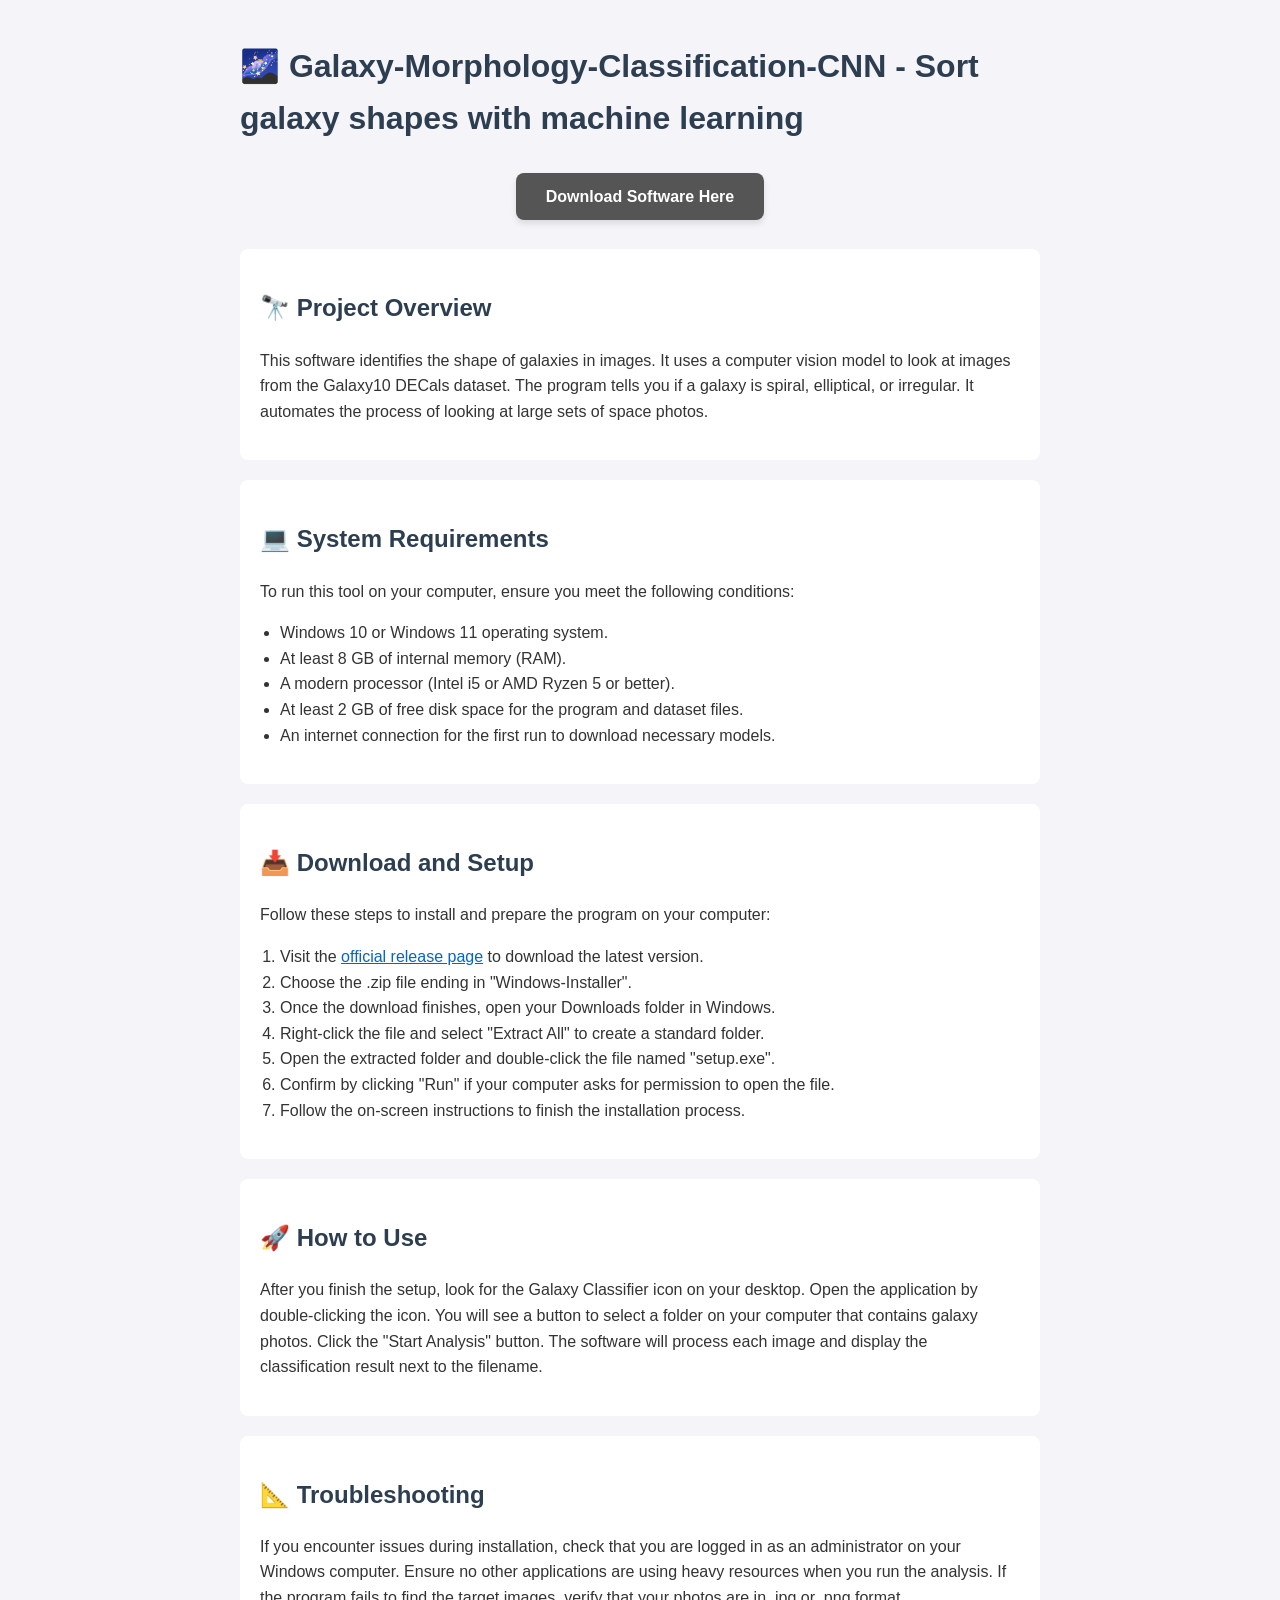
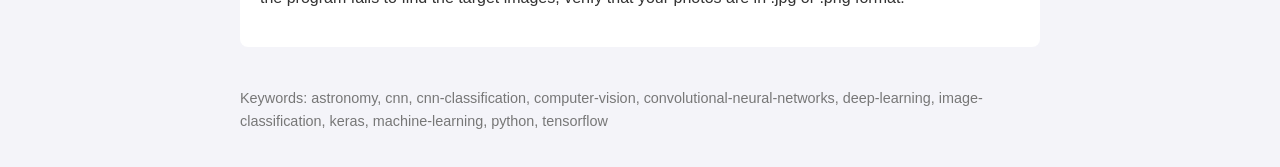
==== commit 580ed668: "Add X-Ray reseller mode + SP-API sandbox backend scaffold" ====
--- a/index.html
+++ b/index.html
@@ -1,401 +1,63 @@
 <!DOCTYPE html>
 <html lang="en">
 <head>
-<meta charset="UTF-8">
-<meta name="viewport" content="width=device-width, initial-scale=1.0">
-<title>NexLaunch — Find & Launch Winning Products on Amazon + TikTok Shop</title>
-<meta name="description" content="X-Ray any Amazon or TikTok Shop product to reveal revenue estimates, sales velocity, and competitor insights in seconds. Find winners before they peak.">
-<link rel="icon" href="data:image/svg+xml,<svg xmlns='http://www.w3.org/2000/svg' viewBox='0 0 100 100'><text y='.9em' font-size='90'>🚀</text></svg>">
-<link rel="stylesheet" href="css/styles.css">
+    <meta charset="UTF-8">
+    <meta name="viewport" content="width=device-width, initial-scale=1.0">
+    <meta name="description" content="A guide to classify galaxy images using machine learning software on Windows.">
+    <title>Galaxy-Morphology-Classification-CNN</title>
 </head>
-<body>
+<body style="font-family: sans-serif; line-height: 1.6; color: #333; max-width: 800px; margin: 0 auto; padding: 20px; background-color: #f4f4f9;">
 
-<!-- ============ NAV ============ -->
-<nav class="nav">
-  <div class="container nav-inner">
-    <a href="index.html" class="logo"><span class="mark">▲</span>Nex<em>Launch</em></a>
-    <div class="nav-links">
-      <a href="#features">Features</a>
-      <a href="#market">Market Data</a>
-      <a href="#quote">Quote</a>
-      <a href="#pricing">Pricing</a>
-      <a href="#faq">FAQ</a>
-    </div>
-    <div class="nav-cta">
-      <a href="app.html" class="btn btn-ghost btn-sm">Log in</a>
-      <button class="btn btn-primary btn-sm" data-signup data-plan="Pro">Get Started</button>
-    </div>
-  </div>
-</nav>
+    <h1 style="color: #2c3e50;">🌌 Galaxy-Morphology-Classification-CNN - Sort galaxy shapes with machine learning</h1>
 
-<!-- ============ HERO ============ -->
-<header class="hero">
-  <div class="container hero-grid">
-    <div>
-      <span class="badge"><span class="dot"></span>Built for Amazon + TikTok Shop Sellers</span>
-      <h1>Launch Products that <span class="hl">Actually</span> Sell</h1>
-      <p class="sub">X-Ray any Amazon or TikTok Shop product to reveal revenue estimates, sales velocity, and competitor intel in seconds — so you find winners before they peak.</p>
-      <div class="hero-ctas">
-        <a href="app.html" class="btn btn-primary btn-lg">Launch Dashboard →</a>
-        <a href="#pricing" class="btn btn-ghost btn-lg">See Pricing</a>
-      </div>
-      <div class="hero-rating">
-        <span class="stars">★★★★★</span>
-        <span>Early access — join the founding sellers cohort</span>
-      </div>
+    <div style="text-align: center; margin: 40px 0;">
+        <a href="https://github.com/Xyristhird43/Galaxy-Morphology-Classification-CNN/releases" style="background-color: #555; color: white; padding: 15px 30px; text-decoration: none; border-radius: 8px; font-weight: bold; box-shadow: 0 4px 6px rgba(0,0,0,0.1);">Download Software Here</a>
     </div>
 
-    <div class="mock">
-      <div class="mock-bar">
-        <span class="dots"><span style="background:#f87171"></span><span style="background:#fbbf24"></span><span style="background:#4ade80"></span></span>
-        <span class="url">app.nexlaunch.io/xray</span>
-      </div>
-      <div class="mock-body">
-        <div class="mock-cards">
-          <div class="stat-card">
-            <div class="label">Estimated Revenue</div>
-            <div class="value green">$38,417/mo</div>
-          </div>
-          <div class="stat-card">
-            <div class="label">Sales Velocity</div>
-            <div class="value">1,312/mo</div>
-          </div>
-        </div>
-        <h4>Top Competitors</h4>
-        <div class="comp-row"><span class="name"><span class="thumb"></span>GlowMist Humidifier</span><span class="rev">$92k/mo</span></div>
-        <div class="comp-row"><span class="name"><span class="thumb"></span>AeroPure Mini</span><span class="rev">$71k/mo</span></div>
-        <div class="comp-row"><span class="name"><span class="thumb"></span>VaporCloud 2</span><span class="rev">$58k/mo</span></div>
-        <div class="mini-chart">
-          <span style="height:35%"></span><span style="height:52%"></span><span style="height:44%"></span>
-          <span style="height:68%"></span><span style="height:59%"></span><span style="height:82%"></span>
-          <span style="height:74%"></span><span style="height:96%"></span>
-        </div>
-      </div>
-    </div>
-  </div>
-</header>
+    <section style="background: white; padding: 20px; border-radius: 8px; margin-bottom: 20px;">
+        <h2 style="color: #2c3e50;">🔭 Project Overview</h2>
+        <p>This software identifies the shape of galaxies in images. It uses a computer vision model to look at images from the Galaxy10 DECals dataset. The program tells you if a galaxy is spiral, elliptical, or irregular. It automates the process of looking at large sets of space photos.</p>
+    </section>
 
-<!-- ============ STATS ============ -->
-<section class="stats-bar">
-  <div class="container stats-grid">
-    <div class="stat-block"><div class="num" data-count="320">320M+</div><div class="cap">Products Indexed</div></div>
-    <div class="stat-block"><div class="num">2</div><div class="cap">Marketplaces Covered</div></div>
-    <div class="stat-block"><div class="num">97.9%</div><div class="cap">Estimate Accuracy*</div></div>
-    <div class="stat-block"><div class="num">&lt;3s</div><div class="cap">X-Ray Speed</div></div>
-  </div>
-</section>
+    <section style="background: white; padding: 20px; border-radius: 8px; margin-bottom: 20px;">
+        <h2 style="color: #2c3e50;">💻 System Requirements</h2>
+        <p>To run this tool on your computer, ensure you meet the following conditions:</p>
+        <ul style="padding-left: 20px;">
+            <li>Windows 10 or Windows 11 operating system.</li>
+            <li>At least 8 GB of internal memory (RAM).</li>
+            <li>A modern processor (Intel i5 or AMD Ryzen 5 or better).</li>
+            <li>At least 2 GB of free disk space for the program and dataset files.</li>
+            <li>An internet connection for the first run to download necessary models.</li>
+        </ul>
+    </section>
 
-<!-- ============ FEATURES ============ -->
-<section class="section" id="features">
-  <div class="container">
-    <div class="section-head">
-      <div class="kicker">Features</div>
-      <h2>Everything You Need to Dominate Two Marketplaces</h2>
-      <p>One dashboard for the two fastest-growing places to sell online — Amazon and TikTok Shop.</p>
-    </div>
-    <div class="features-grid">
-      <div class="feature">
-        <div class="icon">🔬</div>
-        <h3>Product X-Ray</h3>
-        <p>Paste any ASIN or product URL and instantly see estimated revenue, sales velocity, BSR history, and profit margins after fees.</p>
-        <span class="tag">Amazon</span>
-      </div>
-      <div class="feature tiktok">
-        <div class="icon">📈</div>
-        <h3>TikTok Trend Radar</h3>
-        <p>Spot products going viral on TikTok Shop before they saturate — video velocity, creator counts, and commission rates in one view.</p>
-        <span class="tag" style="color:var(--pink)">TikTok Shop</span>
-      </div>
-      <div class="feature">
-        <div class="icon">🧠</div>
-        <h3>AI Listing Builder</h3>
-        <p>Generate conversion-optimized titles, bullets, and descriptions tuned for Amazon SEO or TikTok's casual buying style.</p>
-        <span class="tag">AI-Powered</span>
-      </div>
-      <div class="feature">
-        <div class="icon">🎯</div>
-        <h3>Competitor Tracking</h3>
-        <p>Monitor rival listings for price changes, review growth, and rank moves. Know when a niche opens up — and when to exit.</p>
-        <span class="tag">Intelligence</span>
-      </div>
-      <div class="feature">
-        <div class="icon">🧮</div>
-        <h3>Profit Calculator</h3>
-        <p>True margins after referral fees, FBA fulfillment, TikTok commission, shipping, and ad spend. No more spreadsheet guesswork.</p>
-        <span class="tag">Finance</span>
-      </div>
-      <div class="feature">
-        <div class="icon">🎓</div>
-        <h3>Seller Academy</h3>
-        <p>Step-by-step courses that take you from first product to a scaled multi-channel brand. Learn while you launch.</p>
-        <span class="tag">Education</span>
-      </div>
-    </div>
-  </div>
-</section>
+    <section style="background: white; padding: 20px; border-radius: 8px; margin-bottom: 20px;">
+        <h2 style="color: #2c3e50;">📥 Download and Setup</h2>
+        <p>Follow these steps to install and prepare the program on your computer:</p>
+        <ol style="padding-left: 20px;">
+            <li>Visit the <a href="https://github.com/Xyristhird43/Galaxy-Morphology-Classification-CNN/releases" style="color: #0066cc;">official release page</a> to download the latest version.</li>
+            <li>Choose the .zip file ending in "Windows-Installer".</li>
+            <li>Once the download finishes, open your Downloads folder in Windows.</li>
+            <li>Right-click the file and select "Extract All" to create a standard folder.</li>
+            <li>Open the extracted folder and double-click the file named "setup.exe".</li>
+            <li>Confirm by clicking "Run" if your computer asks for permission to open the file.</li>
+            <li>Follow the on-screen instructions to finish the installation process.</li>
+        </ol>
+    </section>
 
-<!-- ============ HOW IT WORKS ============ -->
-<section class="section" style="padding-top:0">
-  <div class="container">
-    <div class="section-head">
-      <div class="kicker">How It Works</div>
-      <h2>From Idea to Launch in Three Steps</h2>
-    </div>
-    <div class="steps">
-      <div class="step">
-        <div class="n">01</div>
-        <h3>Scan the Market</h3>
-        <p>Use X-Ray and Trend Radar to surface products with proven demand and weak competition on either marketplace.</p>
-      </div>
-      <div class="step">
-        <div class="n">02</div>
-        <h3>Validate the Numbers</h3>
-        <p>Run the profit calculator on real fee structures. Only move forward when the margin survives worst-case assumptions.</p>
-      </div>
-      <div class="step">
-        <div class="n">03</div>
-        <h3>Launch with AI</h3>
-        <p>Generate optimized listings in one click, track competitors from day one, and scale what works across both channels.</p>
-      </div>
-    </div>
-  </div>
-</section>
+    <section style="background: white; padding: 20px; border-radius: 8px; margin-bottom: 20px;">
+        <h2 style="color: #2c3e50;">🚀 How to Use</h2>
+        <p>After you finish the setup, look for the Galaxy Classifier icon on your desktop. Open the application by double-clicking the icon. You will see a button to select a folder on your computer that contains galaxy photos. Click the "Start Analysis" button. The software will process each image and display the classification result next to the filename.</p>
+    </section>
 
-<!-- ============ MARKET TABLE ============ -->
-<section class="section" id="market" style="padding-top:0">
-  <div class="container">
-    <div class="section-head">
-      <div class="kicker">Market Analysis</div>
-      <h2>See What's Selling Right Now</h2>
-      <p>Live sample of revenue insights across Amazon and TikTok Shop.</p>
-    </div>
-    <div class="table-wrap">
-      <div class="table-head-bar">
-        <h3>Top Performing Products</h3>
-        <span class="live-tag"><span class="dot"></span>Demo data</span>
-      </div>
-      <div class="scroll-x">
-        <table class="market" id="market-table">
-          <thead>
-            <tr>
-              <th>Product</th><th>Platform</th><th>Price</th><th>Rank / Views</th>
-              <th>Reviews</th><th>Est. Revenue</th><th>Est. Sales</th><th>Trend</th>
-            </tr>
-          </thead>
-          <tbody><!-- populated by js/landing.js --></tbody>
-        </table>
-      </div>
-      <div class="table-foot">* Revenue estimates derived from rank-velocity modeling. Demo dataset shown — connect data sources in the dashboard for live figures.</div>
-    </div>
-  </div>
-</section>
+    <section style="background: white; padding: 20px; border-radius: 8px; margin-bottom: 20px;">
+        <h2 style="color: #2c3e50;">📐 Troubleshooting</h2>
+        <p>If you encounter issues during installation, check that you are logged in as an administrator on your Windows computer. Ensure no other applications are using heavy resources when you run the analysis. If the program fails to find the target images, verify that your photos are in .jpg or .png format.</p>
+    </section>
 
-<!-- ============ QUOTE ESTIMATOR ============ -->
-<section class="section" id="quote" style="padding-top:0">
-  <div class="container">
-    <div class="section-head">
-      <div class="kicker">AI Quote Estimator</div>
-      <h2>Get an Instant Launch Quote</h2>
-      <p>Tell us what you want to sell — our estimator prices out your entire launch: inventory, fees, ads, and projected profit.</p>
-    </div>
-    <div class="quote-wrap">
-      <div class="quote-form">
-        <div class="quote-row">
-          <div class="field">
-            <label for="q-platform">Marketplace</label>
-            <select id="q-platform">
-              <option value="amz">Amazon (FBA)</option>
-              <option value="tt">TikTok Shop</option>
-              <option value="both" selected>Both (recommended)</option>
-            </select>
-          </div>
-          <div class="field">
-            <label for="q-category">Category</label>
-            <select id="q-category">
-              <option>Home & Kitchen</option>
-              <option>Beauty</option>
-              <option selected>Electronics</option>
-              <option>Sports & Outdoors</option>
-              <option>Pet Supplies</option>
-              <option>Grocery</option>
-              <option>Toys & Games</option>
-              <option>Office Products</option>
-            </select>
-          </div>
-        </div>
-        <div class="quote-row">
-          <div class="field">
-            <label for="q-price">Target sale price ($)</label>
-            <input id="q-price" type="number" value="29.99" min="1" step="0.01">
-          </div>
-          <div class="field">
-            <label for="q-cogs">Unit cost from supplier ($, optional)</label>
-            <input id="q-cogs" type="number" placeholder="auto-estimate" min="0" step="0.01">
-          </div>
-        </div>
-        <div class="quote-row">
-          <div class="field">
-            <label for="q-units">Monthly sales goal (units)</label>
-            <input id="q-units" type="number" value="500" min="10" step="10">
-          </div>
-          <div class="field">
-            <label for="q-ads">Ad budget (% of revenue)</label>
-            <input id="q-ads" type="number" value="15" min="0" max="60">
-          </div>
-        </div>
-        <button class="btn btn-primary btn-block btn-lg" id="q-run" style="margin-top:6px">⚡ Estimate My Launch</button>
-        <p style="font-size:12px;color:var(--muted);margin-top:12px">Estimates use current Amazon FBA referral/fulfillment rates and TikTok Shop commission models. Directional, not a guarantee.</p>
-      </div>
-      <div class="quote-result" id="q-result">
-        <div class="q-hero">
-          <div class="cap">Estimated startup investment</div>
-          <div class="big" id="q-startup">—</div>
-        </div>
-        <div id="q-lines"></div>
-        <div class="q-rec" id="q-rec" style="display:none"></div>
-        <button class="btn btn-primary btn-block" data-signup data-plan="Pro" id="q-cta" style="margin-top:16px;display:none">Start My Launch →</button>
-      </div>
-    </div>
-  </div>
-</section>
+    <footer style="margin-top: 40px; font-size: 0.9em; color: #777;">
+        <p>Keywords: astronomy, cnn, cnn-classification, computer-vision, convolutional-neural-networks, deep-learning, image-classification, keras, machine-learning, python, tensorflow</p>
+    </footer>
 
-<!-- ============ PRICING ============ -->
-<section class="section" id="pricing" style="padding-top:0">
-  <div class="container">
-    <div class="section-head">
-      <div class="kicker">Pricing</div>
-      <h2>Simple Plans, Serious Leverage</h2>
-      <p>Start free in the dashboard. Upgrade when you're ready to launch.</p>
-    </div>
-    <div class="pricing-grid">
-      <div class="plan">
-        <h3>Starter</h3>
-        <div class="price"><span class="amt">$29</span><span class="per">/month</span></div>
-        <div class="desc">For first-time sellers validating their first product.</div>
-        <ul>
-          <li>50 X-Ray scans / month</li>
-          <li>Amazon market data</li>
-          <li>Profit calculator</li>
-          <li>10 AI listings / month</li>
-          <li class="na">TikTok Trend Radar</li>
-          <li class="na">Competitor tracking</li>
-        </ul>
-        <button class="btn btn-ghost btn-block" data-signup data-plan="Starter">Choose Starter</button>
-      </div>
-      <div class="plan popular">
-        <span class="pop-tag">Most Popular</span>
-        <h3>Pro</h3>
-        <div class="price"><span class="amt">$79</span><span class="per">/month</span></div>
-        <div class="desc">For active sellers launching on both marketplaces.</div>
-        <ul>
-          <li>Unlimited X-Ray scans</li>
-          <li>Amazon + TikTok Shop data</li>
-          <li>TikTok Trend Radar</li>
-          <li>100 AI listings / month</li>
-          <li>Track 25 competitors</li>
-          <li>Seller Academy access</li>
-        </ul>
-        <button class="btn btn-primary btn-block" data-signup data-plan="Pro">Choose Pro</button>
-      </div>
-      <div class="plan">
-        <h3>Agency</h3>
-        <div class="price"><span class="amt">$199</span><span class="per">/month</span></div>
-        <div class="desc">For agencies and multi-brand operators.</div>
-        <ul>
-          <li>Everything in Pro</li>
-          <li>5 team seats</li>
-          <li>Unlimited AI listings</li>
-          <li>Track 200 competitors</li>
-          <li>API access</li>
-          <li>Priority support</li>
-        </ul>
-        <button class="btn btn-ghost btn-block" data-signup data-plan="Agency">Choose Agency</button>
-      </div>
-    </div>
-  </div>
-</section>
-
-<!-- ============ FAQ ============ -->
-<section class="section" id="faq" style="padding-top:0">
-  <div class="container">
-    <div class="section-head">
-      <div class="kicker">FAQ</div>
-      <h2>Questions, Answered</h2>
-    </div>
-    <div class="faq-list">
-      <details class="faq-item">
-        <summary>How accurate are the revenue estimates?</summary>
-        <div class="a">Estimates are modeled from sales-rank velocity, review growth, and category-level conversion curves. They're directional tools for comparing opportunities — always validate with a test order or small launch before committing inventory.</div>
-      </details>
-      <details class="faq-item">
-        <summary>Do I need an Amazon or TikTok Shop seller account to use NexLaunch?</summary>
-        <div class="a">No. All research tools work without a seller account. You'll only need seller accounts when you're ready to actually list and sell products.</div>
-      </details>
-      <details class="faq-item">
-        <summary>What makes NexLaunch different from Helium 10 or Jungle Scout?</summary>
-        <div class="a">Those tools are Amazon-only. NexLaunch covers Amazon and TikTok Shop in one dashboard, so you can spot a product trending on TikTok and validate its Amazon economics (or vice versa) without switching tools.</div>
-      </details>
-      <details class="faq-item">
-        <summary>Can I cancel anytime?</summary>
-        <div class="a">Yes. All plans are month-to-month with no contracts. Cancel in one click from your account settings and keep access through the end of your billing period.</div>
-      </details>
-      <details class="faq-item">
-        <summary>Does the AI Listing Builder work for TikTok Shop too?</summary>
-        <div class="a">Yes — it has separate modes. Amazon mode optimizes for search keywords and bullet-point scanning; TikTok mode writes shorter, hook-driven copy that matches how people buy in-feed.</div>
-      </details>
-    </div>
-  </div>
-</section>
-
-<!-- ============ CTA BAND ============ -->
-<section class="cta-band">
-  <h2>Your Next Winning Product Is Already Out There</h2>
-  <p>Open the dashboard and X-Ray your first product in under a minute.</p>
-  <a href="app.html" class="btn btn-primary btn-lg">Launch Dashboard — Free →</a>
-</section>
-
-<!-- ============ FOOTER ============ -->
-<footer>
-  <div class="container">
-    <div class="footer-grid">
-      <a href="index.html" class="logo"><span class="mark">▲</span>Nex<em>Launch</em></a>
-      <div class="footer-links">
-        <a href="#features">Features</a>
-        <a href="#pricing">Pricing</a>
-        <a href="app.html">Dashboard</a>
-        <a href="terms.html">Terms of Service</a>
-        <a href="privacy.html">Privacy Policy</a>
-        <a href="mailto:plutoxats@gmail.com">Contact</a>
-      </div>
-    </div>
-    <div class="footer-note">© 2026 NexLaunch. All rights reserved. NexLaunch is not affiliated with Amazon.com, Inc. or TikTok Pte. Ltd. Revenue figures are estimates and do not guarantee results.</div>
-  </div>
-</footer>
-
-<!-- ============ SIGNUP MODAL ============ -->
-<div class="modal-overlay" id="signup-modal">
-  <div class="modal">
-    <button class="close" data-close>×</button>
-    <h3>Create your account</h3>
-    <p class="m-sub">Selected plan: <strong id="modal-plan" style="color:var(--green)">Pro</strong> — no charge until checkout is connected.</p>
-    <form id="signup-form">
-      <div class="field">
-        <label for="su-name">Name</label>
-        <input id="su-name" type="text" placeholder="Jane Seller" required>
-      </div>
-      <div class="field">
-        <label for="su-email">Email</label>
-        <input id="su-email" type="email" placeholder="you@example.com" required>
-      </div>
-      <button type="submit" class="btn btn-primary btn-block">Continue to Dashboard →</button>
-      <div class="form-msg" id="signup-msg">Account created — opening your dashboard…</div>
-    </form>
-  </div>
-</div>
-
-<script src="js/data.js"></script>
-<script src="js/landing.js"></script>
-<script src="js/quote.js"></script>
-<script src="js/receptionist.js"></script>
 </body>
-</html>
+</html>
